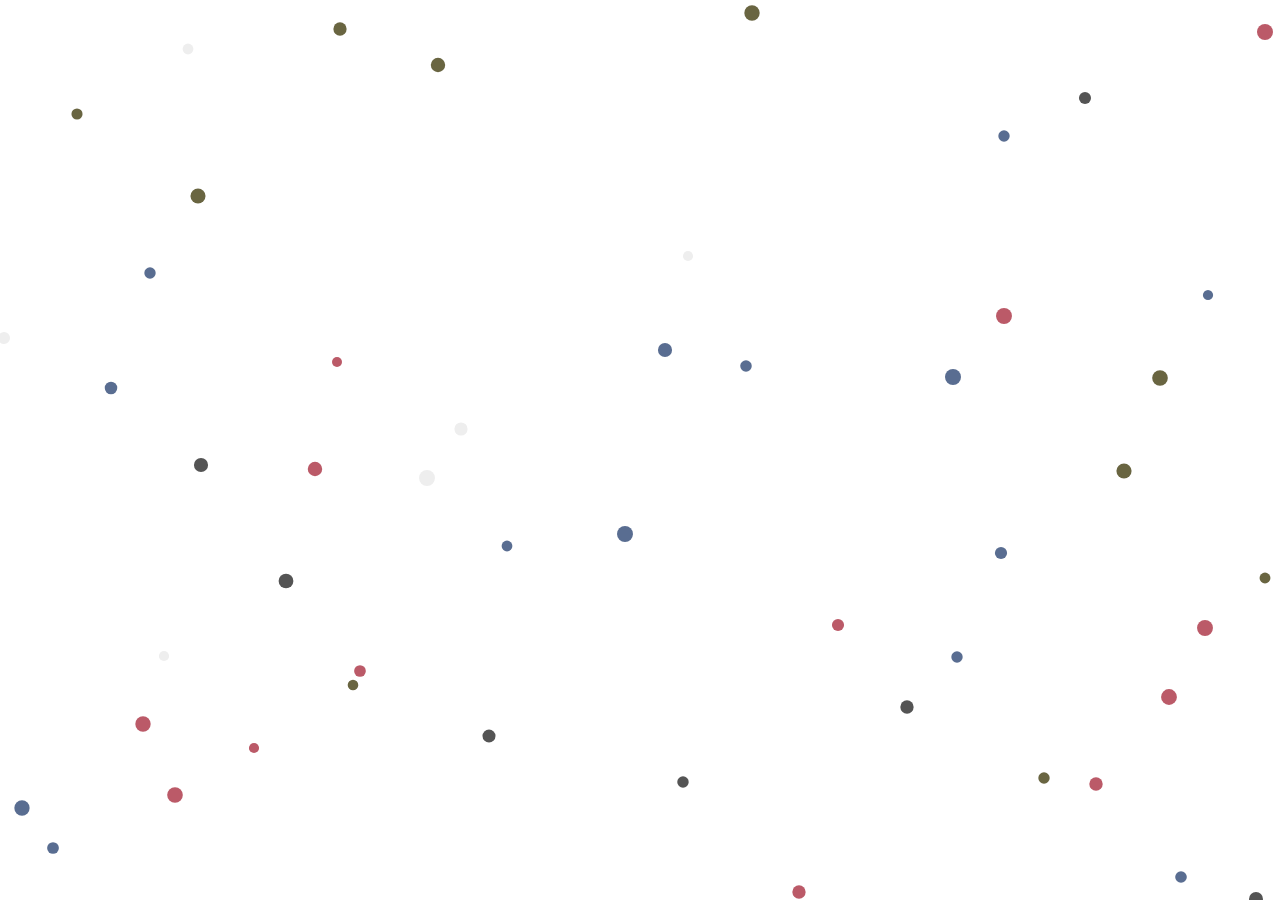
==== Best Background/index.html @ 754f4bf4 "First Commit" ====
<!DOCTYPE html>
<html lang="en">
  <head>
    <meta charset="UTF-8" />
    <meta name="viewport" content="width=device-width, initial-scale=1.0" />
    <title>Document</title>
    <link rel="stylesheet" href="style.css" />
  </head>
  <body>
    <header>
      <!-- <figure>
            <img src="E:\Game Store Website\img\logo.png">
        </figure>
        <nav>
            <ul>
                <li>Overview</li>
                <li>Team</li>
                <li>Pricing</li>
                <li>Enterprise</li>
            </ul>
        </nav> -->
    </header>
    <main>
      <div class="banner">
        <!-- <h5>@Lundeveloper</h5>
            <div>
                <h1 class="left">ANIMATION spider man</h1>
                <h1 class="right">using JAvascript</h1>
            </div>
            <h4>
                Subscribe to the channel to continuously
                <br>update interesting videos
            </h4>
            <button>Subscribe Now &#8599</button> -->

        <canvas id="dotsCanvas"></canvas>
      </div>
    </main>

    <script src="app.js"></script>
  </body>
</html>
---- Best Background/style.css ----
/* body {
  color: #eee;
  font-family: Poppins;
  margin: 0;
  background-image: repeating-linear-gradient(
      to right,
      #2d2a44 0 1px,
      transparent 2px 200px
    ),
    repeating-linear-gradient(to bottom, #2d2a44 0 1px, transparent 2px 200px),
    radial-gradient(at 50% 50%, #2d2a44, #1d1b34);
}
::-webkit-scrollbar {
  width: 0;
} */
* {
  padding: 0;
  margin: 0;
  box-sizing: border-box;
  list-style: none;
}

/* header img {
  width: 30px;
} */

header {
  width: min(1200px, 90vw);
  margin: auto;
  height: 70px;
  display: flex;
  justify-content: space-between;
  align-items: center;
}
/* header nav ul {
  display: flex;
  gap: 30px;
} */

main .banner {
  height: 100vh;
  display: flex;
  flex-direction: column;
  justify-content: center;
  align-items: center;
  gap: 20px;
  text-align: center;
  margin-top: -70px;
}
/* 
.banner button {
  all: unset;
  border: 1px solid #afaeae55;
  padding: 10px 20px;
  border-radius: 20px;
  background-image: linear-gradient(to bottom, #eee1, transparent, #eee1);
  cursor: pointer;
  transition: 0.5s;
}
.banner button:hover {
  background-color: #c691e6;
  color: #040018;
  box-shadow: 0 0 50px #c691e6;
}
h1 {
  --to: left;
  font-size: 4em;
  font-weight: bold;
  background-image: linear-gradient(to var(--to), #89a5df, #e46e7f, #e8e191);
  -webkit-background-clip: text;
  -webkit-text-fill-color: transparent;
  text-transform: uppercase;
  line-height: 1em;
}
h1.right {
  --to: right;
} */

.banner {
  position: relative;
}
.banner #dotsCanvas {
  position: absolute;
  width: 100%;
  height: 100%;
  top: 0;
  left: 0;
  pointer-events: none;
}
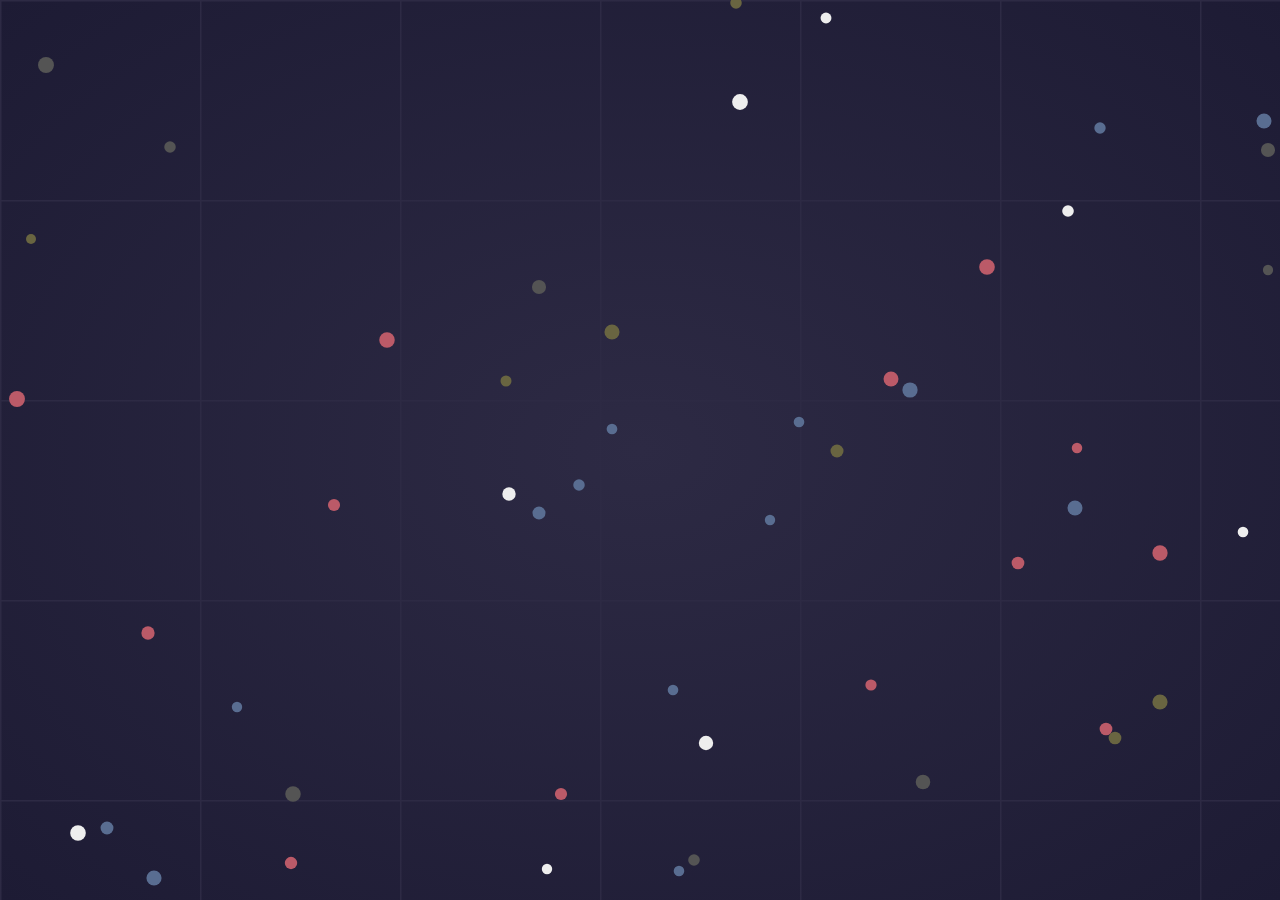
==== commit 19a67e76: "Refrance Change" ====
--- a/Best Background/index.html
+++ b/Best Background/index.html
@@ -8,31 +8,9 @@
   </head>
   <body>
     <header>
-      <!-- <figure>
-            <img src="E:\Game Store Website\img\logo.png">
-        </figure>
-        <nav>
-            <ul>
-                <li>Overview</li>
-                <li>Team</li>
-                <li>Pricing</li>
-                <li>Enterprise</li>
-            </ul>
-        </nav> -->
     </header>
     <main>
       <div class="banner">
-        <!-- <h5>@Lundeveloper</h5>
-            <div>
-                <h1 class="left">ANIMATION spider man</h1>
-                <h1 class="right">using JAvascript</h1>
-            </div>
-            <h4>
-                Subscribe to the channel to continuously
-                <br>update interesting videos
-            </h4>
-            <button>Subscribe Now &#8599</button> -->
-
         <canvas id="dotsCanvas"></canvas>
       </div>
     </main>
--- a/Best Background/style.css
+++ b/Best Background/style.css
@@ -1,4 +1,4 @@
-/* body {
+body {
   color: #eee;
   font-family: Poppins;
   margin: 0;
@@ -12,7 +12,7 @@
 }
 ::-webkit-scrollbar {
   width: 0;
-} */
+} 
 * {
   padding: 0;
   margin: 0;
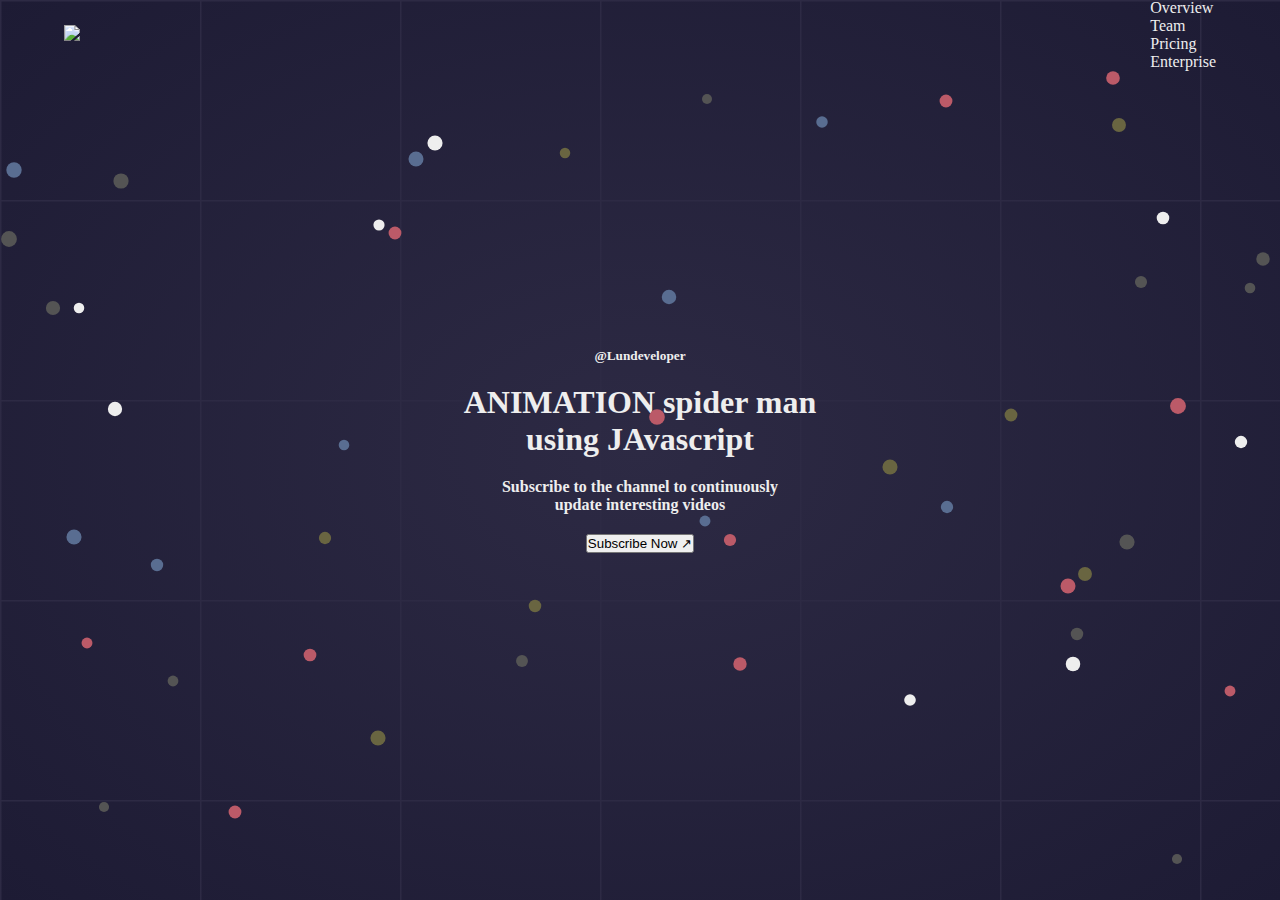
==== commit 92cb6264: "back 2 basic" ====
--- a/Best Background/index.html
+++ b/Best Background/index.html
@@ -1,20 +1,43 @@
 <!DOCTYPE html>
 <html lang="en">
-  <head>
-    <meta charset="UTF-8" />
-    <meta name="viewport" content="width=device-width, initial-scale=1.0" />
+<head>
+    <meta charset="UTF-8">
+    <meta name="viewport" content="width=device-width, initial-scale=1.0">
     <title>Document</title>
-    <link rel="stylesheet" href="style.css" />
-  </head>
-  <body>
+    <link rel="stylesheet" href="style.css">
+</head>
+<body>
     <header>
+        <figure>
+            <img src="../logo.svg">
+        </figure>
+        <nav>
+            <ul>
+                <li>Overview</li>
+                <li>Team</li>
+                <li>Pricing</li>
+                <li>Enterprise</li>
+            </ul>
+        </nav>
     </header>
     <main>
-      <div class="banner">
-        <canvas id="dotsCanvas"></canvas>
-      </div>
-    </main>
+        <div class="banner">
+            <h5>@Lundeveloper</h5>
+            <div>
+                <h1 class="left">ANIMATION spider man</h1>
+                <h1 class="right">using JAvascript</h1>
+            </div>
+            <h4>
+                Subscribe to the channel to continuously
+                <br>update interesting videos
+            </h4>
+            <button>Subscribe Now &#8599</button>
+
+            <canvas id="dotsCanvas"></canvas>
+        </div>
+    </main>    
+
 
     <script src="app.js"></script>
-  </body>
-</html>
+</body>
+</html>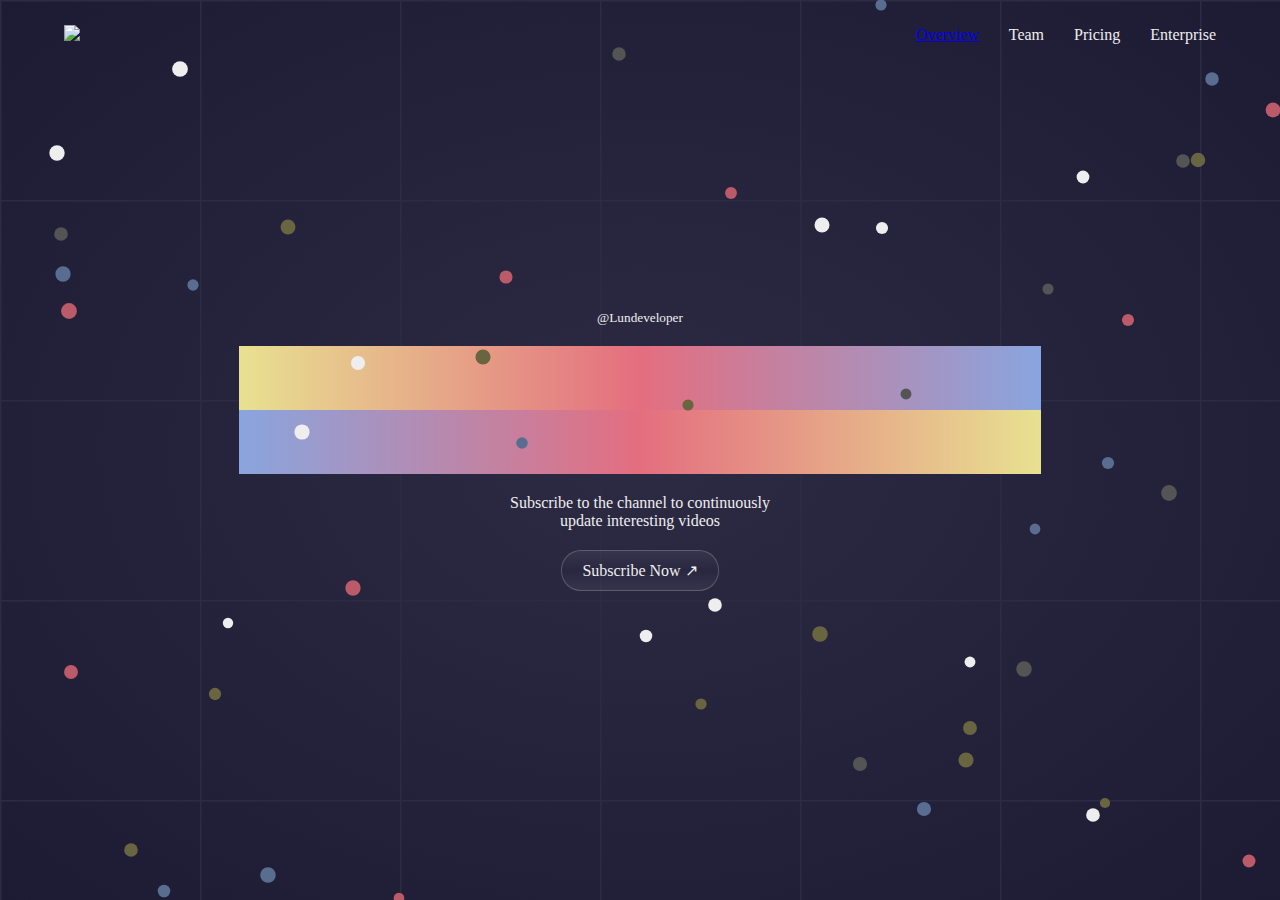
==== commit 86c5fb66: "bg" ====
--- a/Best Background/index.html
+++ b/Best Background/index.html
@@ -7,20 +7,20 @@
     <link rel="stylesheet" href="style.css">
 </head>
 <body>
-    <header>
+    <main>
+        <header>
         <figure>
             <img src="../logo.svg">
         </figure>
         <nav>
             <ul>
-                <li>Overview</li>
+                <li><a href="#">Overview</a></li>
                 <li>Team</li>
                 <li>Pricing</li>
                 <li>Enterprise</li>
             </ul>
         </nav>
     </header>
-    <main>
         <div class="banner">
             <h5>@Lundeveloper</h5>
             <div>
@@ -34,6 +34,7 @@
             <button>Subscribe Now &#8599</button>
 
             <canvas id="dotsCanvas"></canvas>
+            
         </div>
     </main>    
 
--- a/Best Background/style.css
+++ b/Best Background/style.css
@@ -12,18 +12,16 @@
 }
 ::-webkit-scrollbar {
   width: 0;
-} 
+}
 * {
   padding: 0;
   margin: 0;
   box-sizing: border-box;
   list-style: none;
 }
-
-/* header img {
+header img {
   width: 30px;
-} */
-
+}
 header {
   width: min(1200px, 90vw);
   margin: auto;
@@ -32,11 +30,12 @@
   justify-content: space-between;
   align-items: center;
 }
-/* header nav ul {
+header nav ul {
   display: flex;
   gap: 30px;
+}
+/* main {
 } */
-
 main .banner {
   height: 100vh;
   display: flex;
@@ -47,7 +46,14 @@
   text-align: center;
   margin-top: -70px;
 }
-/* 
+h1,
+h2,
+h3,
+h4,
+h5,
+h6 {
+  font-weight: 500;
+}
 .banner button {
   all: unset;
   border: 1px solid #afaeae55;
@@ -67,14 +73,14 @@
   font-size: 4em;
   font-weight: bold;
   background-image: linear-gradient(to var(--to), #89a5df, #e46e7f, #e8e191);
-  -webkit-background-clip: text;
+  /* -webkit-background-clip: text; */
   -webkit-text-fill-color: transparent;
   text-transform: uppercase;
   line-height: 1em;
 }
 h1.right {
   --to: right;
-} */
+}
 
 .banner {
   position: relative;
